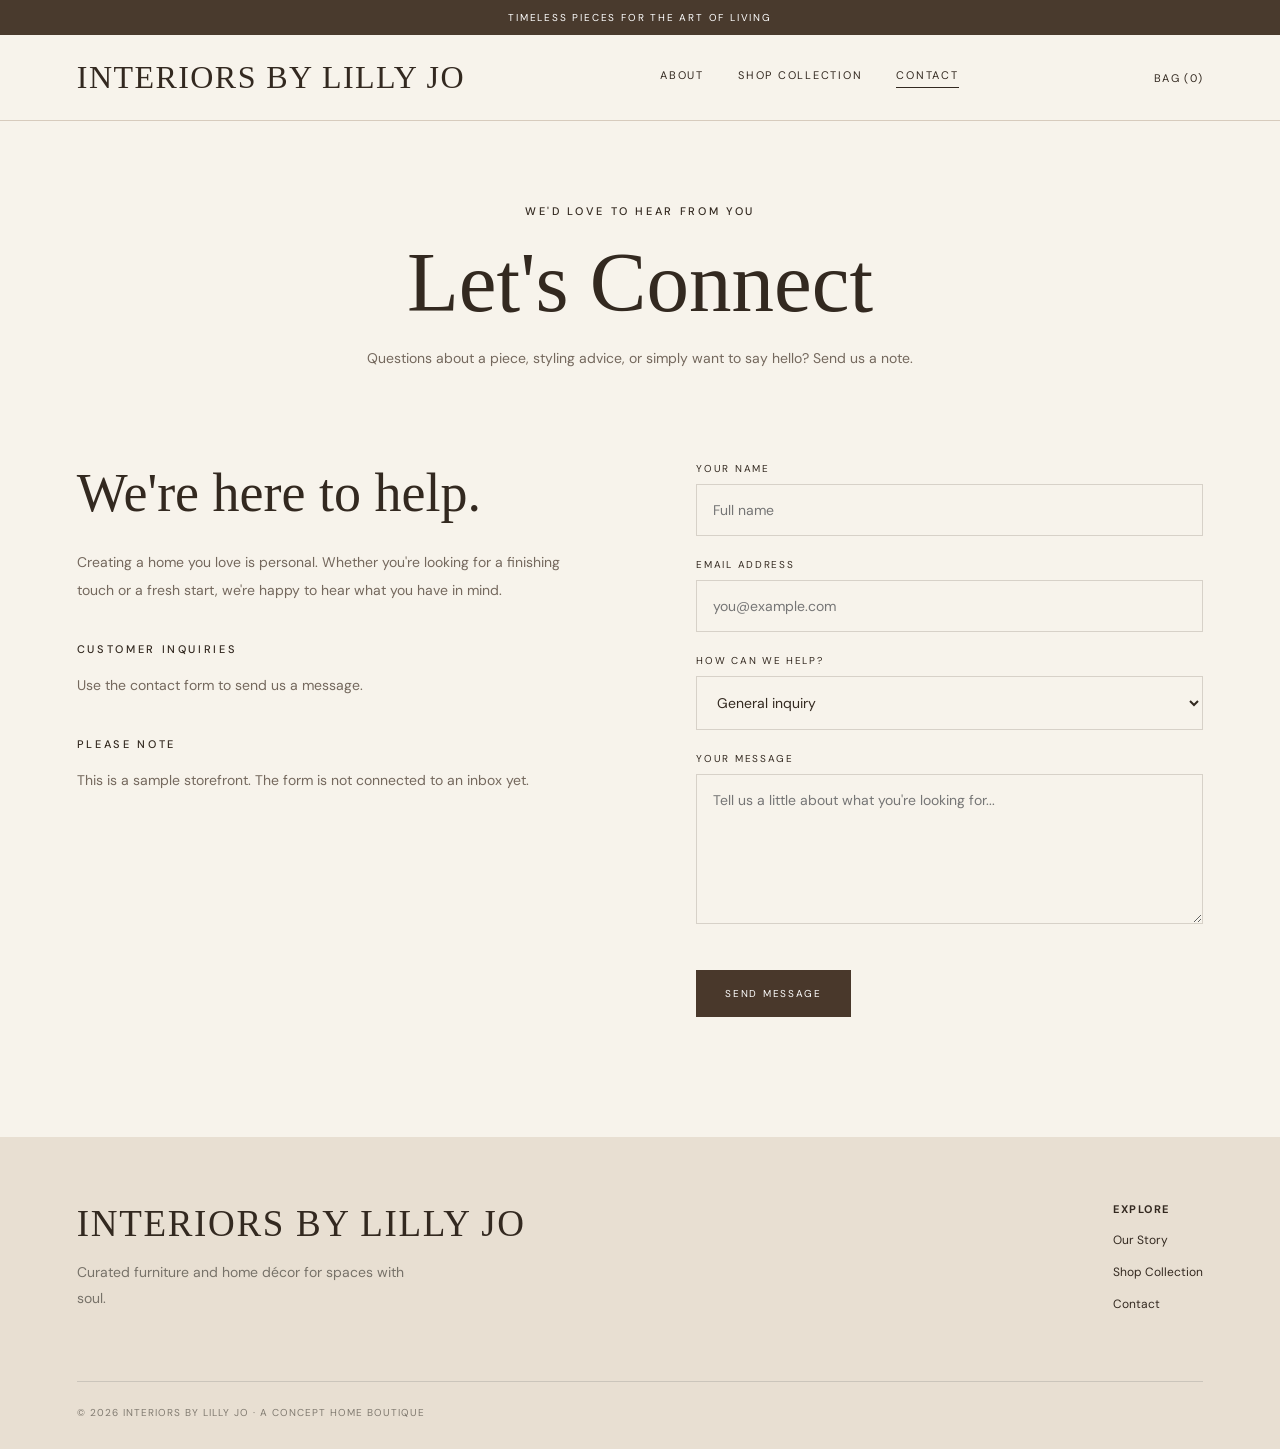
==== contact.html @ c52823c1 "Add files via upload" ====
<!doctype html><html lang="en"><head><meta charset="utf-8"><meta name="viewport" content="width=device-width,initial-scale=1"><title>Contact | Interiors by Lilly Jo</title><link rel="stylesheet" href="styles.css"></head><body><div class="announcement">TIMELESS PIECES FOR THE ART OF LIVING</div><header class="header"><a class="brand" href="index.html">INTERIORS BY LILLY JO</a><nav class="nav"><a href="index.html">About</a><a href="products.html">Shop Collection</a><a class="active" href="contact.html">Contact</a></nav><span class="cart">BAG (<span id="cart-count">0</span>)</span></header><main class="wrap"><div class="page-intro"><span class="eyebrow">We'd love to hear from you</span><h1>Let's Connect</h1><p>Questions about a piece, styling advice, or simply want to say hello? Send us a note.</p></div><div class="contact-layout"><div class="contact-copy"><h2>We're here to help.</h2><p>Creating a home you love is personal. Whether you're looking for a finishing touch or a fresh start, we're happy to hear what you have in mind.</p><div class="detail"><span class="eyebrow">Customer inquiries</span><p>Use the contact form to send us a message.</p></div><div class="detail"><span class="eyebrow">Please note</span><p>This is a sample storefront. The form is not connected to an inbox yet.</p></div></div><form id="contact-form"><div class="field"><label for="name">Your name</label><input id="name" name="name" required placeholder="Full name"></div><div class="field"><label for="email">Email address</label><input id="email" name="email" type="email" required placeholder="you@example.com"></div><div class="field"><label for="topic">How can we help?</label><select id="topic" name="topic"><option>General inquiry</option><option>Product question</option><option>Design consultation</option><option>Other</option></select></div><div class="field"><label for="message">Your message</label><textarea id="message" name="message" required placeholder="Tell us a little about what you're looking for..."></textarea></div><button class="btn" type="submit">Send message</button></form></div></main><footer class="footer"><div class="footer-top"><div><a class="brand" href="index.html">INTERIORS BY LILLY JO</a><p>Curated furniture and home décor for spaces with soul.</p></div><div class="footer-links"><div><strong>Explore</strong><a href="index.html">Our Story</a><a href="products.html">Shop Collection</a><a href="contact.html">Contact</a></div></div></div><div class="footer-bottom">© 2026 INTERIORS BY LILLY JO · A CONCEPT HOME BOUTIQUE</div></footer><script src="script.js"></script></body></html>
---- styles.css ----
@import url('https://fonts.googleapis.com/css2?family=DM+Sans:wght@300;400;500;600&family=Italiana&display=swap');
:root{--ink:#332920;--muted:#74685d;--cream:#f7f3eb;--sand:#e8dfd2;--line:#d7cbbd;--accent:#74583f}*{box-sizing:border-box}body{margin:0;background:var(--cream);color:var(--ink);font-family:'DM Sans',Arial,sans-serif;font-size:14px}a{color:inherit;text-decoration:none}button,input,textarea,select{font:inherit}button{cursor:pointer}.announcement{background:#493a2d;color:#fff;text-align:center;font-size:10px;letter-spacing:.18em;padding:11px}.header{display:flex;align-items:center;justify-content:space-between;padding:24px 6%;border-bottom:1px solid var(--line);background:var(--cream);gap:25px}.brand{font-family:Italiana,Georgia,serif;font-size:34px;letter-spacing:.08em;white-space:nowrap}.nav{display:flex;gap:34px}.nav a{font-size:11px;text-transform:uppercase;letter-spacing:.16em;padding-bottom:5px}.nav a.active,.nav a:hover{border-bottom:1px solid}.cart{font-size:11px;letter-spacing:.12em;white-space:nowrap}.hero{height:620px;position:relative;display:flex;align-items:center;background:linear-gradient(90deg,rgba(22,20,17,.46),rgba(22,20,17,.05)),url('https://images.unsplash.com/photo-1600210492486-724fe5c67fb0?w=1800&q=85') center/cover;color:#fff}.hero-content{max-width:600px;margin-left:10%}.eyebrow{text-transform:uppercase;letter-spacing:.27em;font-size:11px;font-weight:500}.hero h1,.page-intro h1,.story h2,.section-title,.contact-copy h2{font-family:Italiana,Georgia,serif;font-weight:400}.hero h1{font-size:clamp(55px,7vw,100px);line-height:1.04;margin:25px 0}.hero p{line-height:1.9;max-width:390px}.btn{display:inline-block;background:var(--ink);color:white;padding:16px 28px;border:1px solid var(--ink);font-size:10px;letter-spacing:.17em;text-transform:uppercase;margin-top:24px}.btn.light{background:#fff;color:var(--ink);border-color:#fff}.btn:hover{background:var(--accent);color:#fff;border-color:var(--accent)}.wrap{max-width:1320px;margin:auto;padding:0 6%}.section{padding:95px 0}.section-head{text-align:center;margin-bottom:48px}.section-title{font-size:clamp(40px,5vw,64px);margin:12px 0}.sub{color:var(--muted);line-height:1.9}.categories{display:grid;grid-template-columns:repeat(3,1fr);gap:22px}.category img{width:100%;height:390px;object-fit:cover;display:block}.category h3{font-family:Italiana,Georgia,serif;font-size:28px;font-weight:400;margin:19px 0 5px}.category span{font-size:10px;letter-spacing:.16em;text-transform:uppercase;border-bottom:1px solid;padding-bottom:5px}.editorial{display:grid;grid-template-columns:1fr 1fr;align-items:center;background:#e6dccd}.editorial img{width:100%;height:550px;object-fit:cover}.editorial .copy{padding:12%}.editorial h2{font-family:Italiana,Georgia,serif;font-size:clamp(42px,5vw,70px);font-weight:400;line-height:1.1}.editorial p{line-height:2;color:#69665f;max-width:460px}.page-intro{text-align:center;padding:80px 20px 50px}.page-intro h1{font-size:clamp(52px,7vw,85px);margin:14px}.page-intro p{max-width:560px;margin:0 auto;line-height:1.9;color:var(--muted)}.toolbar{display:flex;justify-content:space-between;align-items:center;gap:20px;border-top:1px solid var(--line);border-bottom:1px solid var(--line);padding:22px 0;margin-bottom:35px}.filters{display:flex;flex-wrap:wrap;gap:20px}.filter{background:none;border:0;color:#78736b;font-size:11px;letter-spacing:.13em;text-transform:uppercase;padding:5px 0}.filter.selected{color:var(--ink);border-bottom:1px solid}.sort{border:0;background:transparent;color:var(--ink);font-size:12px}.products{display:grid;grid-template-columns:repeat(3,1fr);gap:42px 23px;padding-bottom:100px}.product-img{width:100%;aspect-ratio:4/5;object-fit:cover;background:var(--sand)}.product-info{display:flex;justify-content:space-between;gap:12px;margin-top:15px}.product-info h3{font-size:13px;font-weight:500;margin:0 0 7px}.product-info p{color:var(--muted);margin:0;font-size:11px}.price{font-size:13px;white-space:nowrap}.add{margin-top:14px;border:1px solid var(--line);background:transparent;padding:11px 16px;font-size:10px;letter-spacing:.12em;text-transform:uppercase;width:100%}.add:hover{background:var(--ink);color:#fff}.story{display:grid;grid-template-columns:1fr 1fr;align-items:center;gap:9%;padding:60px 0 110px}.story img{width:100%;height:630px;object-fit:cover}.story h2{font-size:clamp(40px,5vw,68px);line-height:1.1}.story p{line-height:2;color:#6b675f}.values{display:grid;grid-template-columns:repeat(3,1fr);gap:30px;text-align:center;padding-bottom:100px}.values h3{font-family:Italiana,Georgia,serif;font-size:29px;font-weight:400}.values p{color:var(--muted);line-height:1.8}.contact-layout{display:grid;grid-template-columns:1fr 1fr;gap:10%;padding:40px 0 120px}.contact-copy h2{font-size:54px;margin:0 0 24px}.contact-copy p{color:var(--muted);line-height:2}.contact-copy .detail{margin-top:35px}.field{display:flex;flex-direction:column;gap:9px;margin-bottom:22px}.field label{font-size:10px;letter-spacing:.17em;text-transform:uppercase}.field input,.field textarea,.field select{border:1px solid #d7d1c8;background:transparent;padding:16px;color:var(--ink);width:100%;outline-color:var(--accent)}.field textarea{min-height:150px;resize:vertical}.footer{background:#e8dfd2;padding:65px 6% 30px}.footer-top{display:flex;justify-content:space-between;gap:35px}.footer .brand{font-size:37px}.footer p{line-height:1.9;color:#777269;max-width:330px}.footer-links{display:flex;gap:65px}.footer-links div{display:flex;flex-direction:column;gap:16px}.footer-links strong{font-size:11px;letter-spacing:.14em;text-transform:uppercase}.footer-links a{font-size:12px}.footer-bottom{border-top:1px solid #cbc5bb;margin-top:55px;padding-top:24px;font-size:10px;letter-spacing:.1em;color:#817b71}.notice{position:fixed;bottom:22px;right:22px;background:#33372f;color:white;padding:16px 22px;z-index:20;box-shadow:0 5px 25px #0002;display:none}.notice.show{display:block}@media(max-width:800px){.header{padding:18px 5%;flex-wrap:wrap}.brand{font-size:28px}.nav{order:3;width:100%;justify-content:center;gap:24px}.hero{height:520px}.hero-content{margin:0 8%}.categories,.products{grid-template-columns:repeat(2,1fr)}.category img{height:310px}.editorial,.story,.contact-layout{grid-template-columns:1fr}.editorial img{height:370px}.story img{height:430px}.story{gap:35px}.footer-top{flex-direction:column}}@media(max-width:500px){.categories,.products,.values{grid-template-columns:1fr}.hero h1{font-size:58px}.toolbar{align-items:flex-start;flex-direction:column}.footer-links{gap:45px}.section{padding:65px 0}}

/* Interiors by Lilly Jo — warm heritage editorial redesign */
@import url('https://fonts.googleapis.com/css2?family=Cormorant+Garamond:wght@400;500;600&display=swap');
.brand,.hero h1,.page-intro h1,.story h2,.section-title,.contact-copy h2,.editorial h2,.category h3,.values h3{font-family:'Cormorant Garamond',Georgia,serif}
.brand{font-size:32px;letter-spacing:.045em}.hero{background:linear-gradient(90deg,rgba(22,17,13,.62),rgba(22,17,13,.12)),url('images/inspiration-1.jpg') center 46%/cover;height:700px}.hero h1{font-size:clamp(65px,8vw,118px);letter-spacing:-.025em}.hero-content{max-width:720px}.hero p{font-size:15px}.eyebrow{letter-spacing:.24em}.category img{filter:saturate(.8)}.editorial img,.story img{filter:saturate(.85)}.section-title{font-size:clamp(52px,6vw,83px)}.category h3{font-size:35px}.editorial h2,.story h2{font-size:clamp(55px,6vw,84px)}.product-img{filter:saturate(.78)}.footer .brand{font-size:37px}.header{background:#f7f3eb}.btn{background:#49382b;border-color:#49382b}.btn:hover{background:#7d6049;border-color:#7d6049}.product[hidden]{display:none!important}@media(max-width:700px){.hero{height:590px}.hero h1{font-size:64px}}
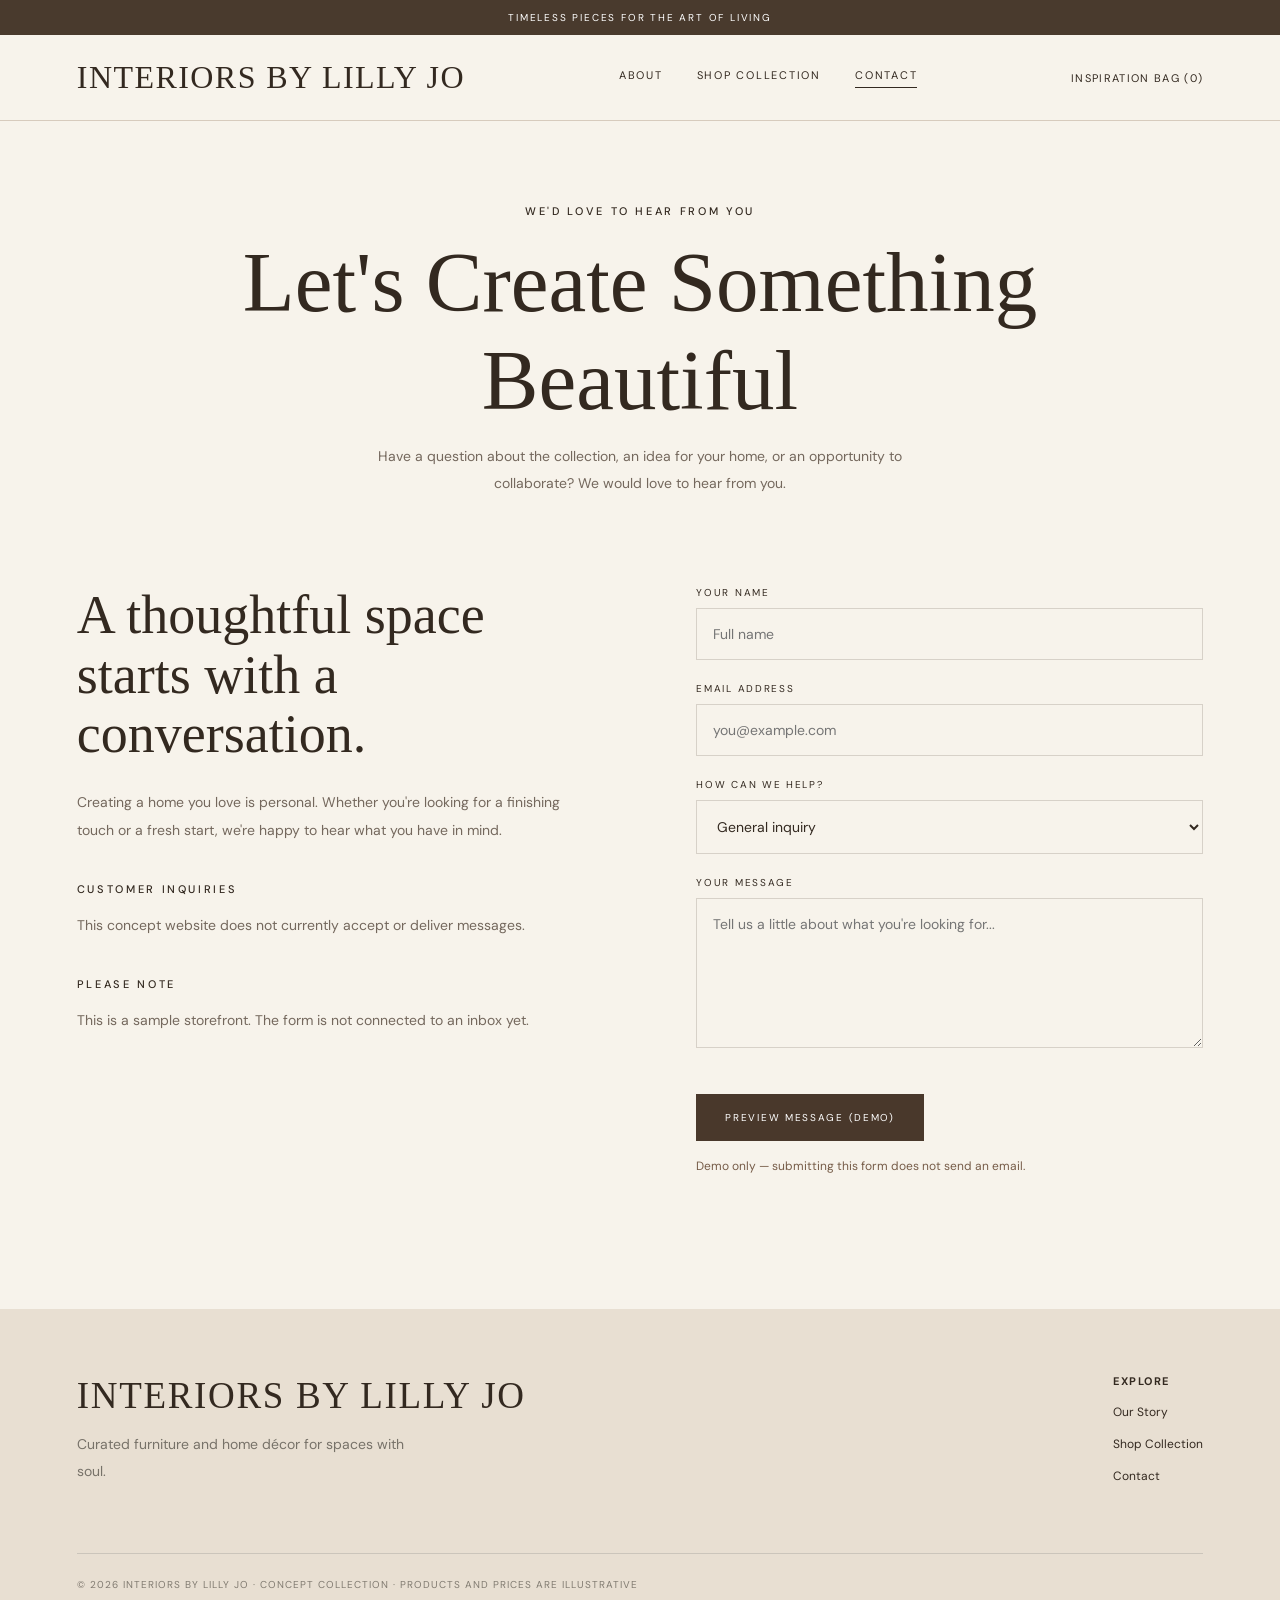
==== commit b35f604e: "Add files via upload" ====
--- a/contact.html
+++ b/contact.html
@@ -1 +1,2 @@
-<!doctype html><html lang="en"><head><meta charset="utf-8"><meta name="viewport" content="width=device-width,initial-scale=1"><title>Contact | Interiors by Lilly Jo</title><link rel="stylesheet" href="styles.css"></head><body><div class="announcement">TIMELESS PIECES FOR THE ART OF LIVING</div><header class="header"><a class="brand" href="index.html">INTERIORS BY LILLY JO</a><nav class="nav"><a href="index.html">About</a><a href="products.html">Shop Collection</a><a class="active" href="contact.html">Contact</a></nav><span class="cart">BAG (<span id="cart-count">0</span>)</span></header><main class="wrap"><div class="page-intro"><span class="eyebrow">We'd love to hear from you</span><h1>Let's Connect</h1><p>Questions about a piece, styling advice, or simply want to say hello? Send us a note.</p></div><div class="contact-layout"><div class="contact-copy"><h2>We're here to help.</h2><p>Creating a home you love is personal. Whether you're looking for a finishing touch or a fresh start, we're happy to hear what you have in mind.</p><div class="detail"><span class="eyebrow">Customer inquiries</span><p>Use the contact form to send us a message.</p></div><div class="detail"><span class="eyebrow">Please note</span><p>This is a sample storefront. The form is not connected to an inbox yet.</p></div></div><form id="contact-form"><div class="field"><label for="name">Your name</label><input id="name" name="name" required placeholder="Full name"></div><div class="field"><label for="email">Email address</label><input id="email" name="email" type="email" required placeholder="you@example.com"></div><div class="field"><label for="topic">How can we help?</label><select id="topic" name="topic"><option>General inquiry</option><option>Product question</option><option>Design consultation</option><option>Other</option></select></div><div class="field"><label for="message">Your message</label><textarea id="message" name="message" required placeholder="Tell us a little about what you're looking for..."></textarea></div><button class="btn" type="submit">Send message</button></form></div></main><footer class="footer"><div class="footer-top"><div><a class="brand" href="index.html">INTERIORS BY LILLY JO</a><p>Curated furniture and home décor for spaces with soul.</p></div><div class="footer-links"><div><strong>Explore</strong><a href="index.html">Our Story</a><a href="products.html">Shop Collection</a><a href="contact.html">Contact</a></div></div></div><div class="footer-bottom">© 2026 INTERIORS BY LILLY JO · A CONCEPT HOME BOUTIQUE</div></footer><script src="script.js"></script></body></html>
+<!DOCTYPE html>
+<html lang="en"><head><meta charset="utf-8"/><meta content="width=device-width,initial-scale=1" name="viewport"/><title>Contact | Interiors by Lilly Jo</title><link href="styles.css" rel="stylesheet"/><meta content="Interiors by Lilly Jo — a warm, timeless, European-inspired concept home furnishings collection." name="description"/></head><body><div class="announcement">TIMELESS PIECES FOR THE ART OF LIVING</div><header class="header"><a class="brand" href="index.html">INTERIORS BY LILLY JO</a><nav aria-label="Main navigation" class="nav"><a href="index.html">About</a><a href="products.html">Shop Collection</a><a aria-current="page" class="active" href="contact.html">Contact</a></nav><span class="cart">INSPIRATION BAG (<span id="cart-count">0</span>)</span></header><main class="wrap"><div class="page-intro"><span class="eyebrow">We'd love to hear from you</span><h1>Let's Create Something Beautiful</h1><p>Have a question about the collection, an idea for your home, or an opportunity to collaborate? We would love to hear from you.</p></div><div class="contact-layout"><div class="contact-copy"><h2>A thoughtful space starts with a conversation.</h2><p>Creating a home you love is personal. Whether you're looking for a finishing touch or a fresh start, we're happy to hear what you have in mind.</p><div class="detail"><span class="eyebrow">Customer inquiries</span><p>This concept website does not currently accept or deliver messages.</p></div><div class="detail"><span class="eyebrow">Please note</span><p>This is a sample storefront. The form is not connected to an inbox yet.</p></div></div><form id="contact-form"><div class="field"><label for="name">Your name</label><input autocomplete="name" id="name" name="name" placeholder="Full name" required=""/></div><div class="field"><label for="email">Email address</label><input autocomplete="email" id="email" name="email" placeholder="you@example.com" required="" type="email"/></div><div class="field"><label for="topic">How can we help?</label><select id="topic" name="topic"><option>General inquiry</option><option>Product question</option><option>Design consultation</option><option>Other</option></select></div><div class="field"><label for="message">Your message</label><textarea id="message" name="message" placeholder="Tell us a little about what you're looking for..." required=""></textarea></div><button class="btn" type="submit">Preview message (demo)</button><p class="demo-note" id="form-status" role="status">Demo only — submitting this form does not send an email.</p></form></div></main><footer class="footer"><div class="footer-top"><div><a class="brand" href="index.html">INTERIORS BY LILLY JO</a><p>Curated furniture and home décor for spaces with soul.</p></div><div class="footer-links"><div><strong>Explore</strong><a href="index.html">Our Story</a><a href="products.html">Shop Collection</a><a href="contact.html">Contact</a></div></div></div><div class="footer-bottom">© 2026 INTERIORS BY LILLY JO · CONCEPT COLLECTION · PRODUCTS AND PRICES ARE ILLUSTRATIVE</div></footer><script src="script.js"></script></body></html>
--- a/styles.css
+++ b/styles.css
@@ -5,3 +5,6 @@
 @import url('https://fonts.googleapis.com/css2?family=Cormorant+Garamond:wght@400;500;600&display=swap');
 .brand,.hero h1,.page-intro h1,.story h2,.section-title,.contact-copy h2,.editorial h2,.category h3,.values h3{font-family:'Cormorant Garamond',Georgia,serif}
 .brand{font-size:32px;letter-spacing:.045em}.hero{background:linear-gradient(90deg,rgba(22,17,13,.62),rgba(22,17,13,.12)),url('images/inspiration-1.jpg') center 46%/cover;height:700px}.hero h1{font-size:clamp(65px,8vw,118px);letter-spacing:-.025em}.hero-content{max-width:720px}.hero p{font-size:15px}.eyebrow{letter-spacing:.24em}.category img{filter:saturate(.8)}.editorial img,.story img{filter:saturate(.85)}.section-title{font-size:clamp(52px,6vw,83px)}.category h3{font-size:35px}.editorial h2,.story h2{font-size:clamp(55px,6vw,84px)}.product-img{filter:saturate(.78)}.footer .brand{font-size:37px}.header{background:#f7f3eb}.btn{background:#49382b;border-color:#49382b}.btn:hover{background:#7d6049;border-color:#7d6049}.product[hidden]{display:none!important}@media(max-width:700px){.hero{height:590px}.hero h1{font-size:64px}}
+
+/* November 2026 refinements */
+html{scroll-behavior:smooth}a:focus-visible,button:focus-visible,input:focus-visible,select:focus-visible,textarea:focus-visible{outline:2px solid #74583f;outline-offset:4px}.nav a[aria-current="page"]{border-bottom:1px solid currentColor}.hero{background-image:linear-gradient(90deg,rgba(22,17,13,.63),rgba(22,17,13,.14)),url('images/inspiration-1.jpg')}.demo-note{font-size:12px!important;color:#765c48!important;line-height:1.65!important;margin-top:16px!important}.product[hidden]{display:none!important}.product-img{display:block}.category img,.product-img{transition:transform .25s ease}.category{overflow:hidden}.category:hover img{transform:scale(1.015)}.contact-copy h2{line-height:1.1}.field input:focus,.field select:focus,.field textarea:focus{border-color:#74583f}.add:focus-visible{outline-offset:2px}@media(max-width:900px){.header{flex-wrap:wrap}.cart{margin-left:auto}}@media(max-width:600px){.header{justify-content:center;gap:15px}.brand{font-size:clamp(20px,6vw,28px);white-space:normal;text-align:center}.nav{gap:16px;flex-wrap:wrap}.nav a{font-size:10px}.cart{margin:0}.hero h1{font-size:clamp(48px,12vw,64px)}.footer .brand{white-space:normal}}@media(prefers-reduced-motion:reduce){html{scroll-behavior:auto}.category img,.product-img{transition:none}}
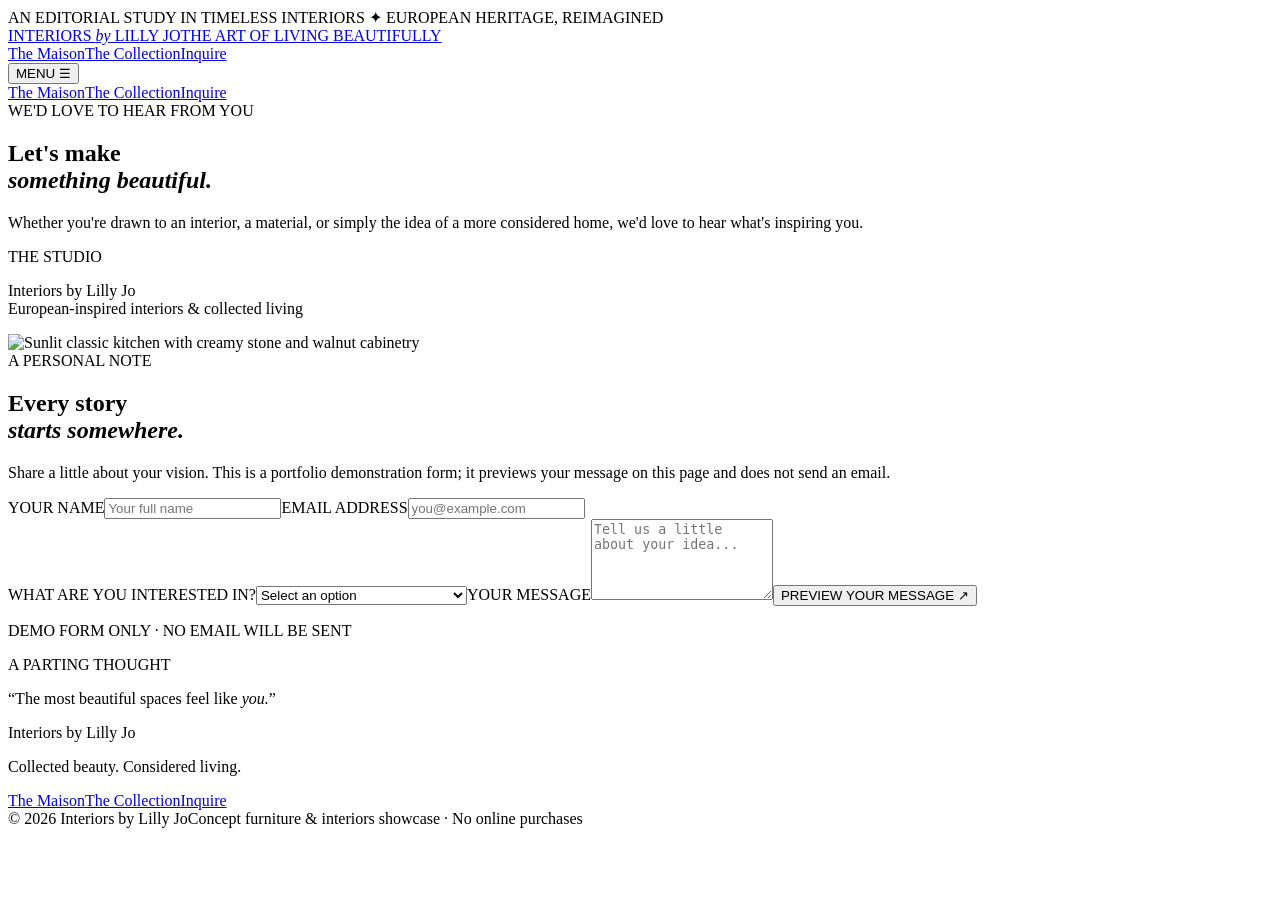
==== commit 74f702a7: "Add files via upload" ====
--- a/contact.html
+++ b/contact.html
@@ -1,2 +1,3 @@
-<!DOCTYPE html>
-<html lang="en"><head><meta charset="utf-8"/><meta content="width=device-width,initial-scale=1" name="viewport"/><title>Contact | Interiors by Lilly Jo</title><link href="styles.css" rel="stylesheet"/><meta content="Interiors by Lilly Jo — a warm, timeless, European-inspired concept home furnishings collection." name="description"/></head><body><div class="announcement">TIMELESS PIECES FOR THE ART OF LIVING</div><header class="header"><a class="brand" href="index.html">INTERIORS BY LILLY JO</a><nav aria-label="Main navigation" class="nav"><a href="index.html">About</a><a href="products.html">Shop Collection</a><a aria-current="page" class="active" href="contact.html">Contact</a></nav><span class="cart">INSPIRATION BAG (<span id="cart-count">0</span>)</span></header><main class="wrap"><div class="page-intro"><span class="eyebrow">We'd love to hear from you</span><h1>Let's Create Something Beautiful</h1><p>Have a question about the collection, an idea for your home, or an opportunity to collaborate? We would love to hear from you.</p></div><div class="contact-layout"><div class="contact-copy"><h2>A thoughtful space starts with a conversation.</h2><p>Creating a home you love is personal. Whether you're looking for a finishing touch or a fresh start, we're happy to hear what you have in mind.</p><div class="detail"><span class="eyebrow">Customer inquiries</span><p>This concept website does not currently accept or deliver messages.</p></div><div class="detail"><span class="eyebrow">Please note</span><p>This is a sample storefront. The form is not connected to an inbox yet.</p></div></div><form id="contact-form"><div class="field"><label for="name">Your name</label><input autocomplete="name" id="name" name="name" placeholder="Full name" required=""/></div><div class="field"><label for="email">Email address</label><input autocomplete="email" id="email" name="email" placeholder="you@example.com" required="" type="email"/></div><div class="field"><label for="topic">How can we help?</label><select id="topic" name="topic"><option>General inquiry</option><option>Product question</option><option>Design consultation</option><option>Other</option></select></div><div class="field"><label for="message">Your message</label><textarea id="message" name="message" placeholder="Tell us a little about what you're looking for..." required=""></textarea></div><button class="btn" type="submit">Preview message (demo)</button><p class="demo-note" id="form-status" role="status">Demo only — submitting this form does not send an email.</p></form></div></main><footer class="footer"><div class="footer-top"><div><a class="brand" href="index.html">INTERIORS BY LILLY JO</a><p>Curated furniture and home décor for spaces with soul.</p></div><div class="footer-links"><div><strong>Explore</strong><a href="index.html">Our Story</a><a href="products.html">Shop Collection</a><a href="contact.html">Contact</a></div></div></div><div class="footer-bottom">© 2026 INTERIORS BY LILLY JO · CONCEPT COLLECTION · PRODUCTS AND PRICES ARE ILLUSTRATIVE</div></footer><script src="script.js"></script></body></html>
+<!doctype html><html lang="en"><head><meta charset="utf-8"><meta name="viewport" content="width=device-width,initial-scale=1"><meta name="description" content="Interiors by Lilly Jo — an editorial collection of timeless European-inspired interiors and considered home furnishings."><title>Inquire | Interiors by Lilly Jo</title><link rel="preconnect" href="https://fonts.googleapis.com"><link rel="preconnect" href="https://fonts.gstatic.com" crossorigin><link href="https://fonts.googleapis.com/css2?family=Cormorant+Garamond:ital,wght@0,400;0,500;0,600;1,400;1,500&family=DM+Sans:wght@300;400;500;600&display=swap" rel="stylesheet"><link rel="stylesheet" href="styles.css"></head><body data-page="contact"><div class="announcement">AN EDITORIAL STUDY IN TIMELESS INTERIORS <span>✦</span> EUROPEAN HERITAGE, REIMAGINED</div><header class="site-header"><a class="wordmark" href="index.html"><span class="wordmark-main">INTERIORS <em>by</em> LILLY JO</span><span class="wordmark-sub">THE ART OF LIVING BEAUTIFULLY</span></a><nav class="desktop-nav" aria-label="Main navigation"><a href="index.html" data-page="index">The Maison</a><a href="products.html" data-page="products">The Collection</a><a href="contact.html" data-page="contact">Inquire</a></nav><button class="menu-toggle" aria-label="Open navigation" aria-expanded="false">MENU <span>☰</span></button></header><nav class="mobile-nav" aria-label="Mobile navigation"><a href="index.html">The Maison</a><a href="products.html">The Collection</a><a href="contact.html">Inquire</a></nav><main><section class="contact-hero section-wrap"><div class="contact-head"><span class="eyebrow">WE'D LOVE TO HEAR FROM YOU</span><h1>Let's make<br><em>something beautiful.</em></h1><p>Whether you're drawn to an interior, a material, or simply the idea of a more considered home, we'd love to hear what's inspiring you.</p><div class="contact-divider"></div><span class="eyebrow">THE STUDIO</span><p class="small-note">Interiors by Lilly Jo<br>European-inspired interiors & collected living</p></div><div class="contact-photo"><img src="images/inspiration-2.jpg" alt="Sunlit classic kitchen with creamy stone and walnut cabinetry"></div></section>
+<section class="inquiry-section"><div class="section-wrap inquiry-grid"><div><span class="eyebrow">A PERSONAL NOTE</span><h2>Every story<br><em>starts somewhere.</em></h2><p>Share a little about your vision. This is a portfolio demonstration form; it previews your message on this page and does not send an email.</p></div><form id="inquiry-form" class="inquiry-form"><div class="form-row"><label>YOUR NAME<input name="name" required placeholder="Your full name" autocomplete="name"></label><label>EMAIL ADDRESS<input name="email" type="email" required placeholder="you@example.com" autocomplete="email"></label></div><label>WHAT ARE YOU INTERESTED IN?<select name="interest" required><option value="">Select an option</option><option>Interior design inspiration</option><option>Furniture & décor collection</option><option>Collaboration or portfolio inquiry</option><option>Something else</option></select></label><label>YOUR MESSAGE<textarea name="message" rows="5" required placeholder="Tell us a little about your idea..."></textarea></label><button class="btn btn-dark" type="submit">PREVIEW YOUR MESSAGE <span>↗</span></button><p class="form-disclaimer">DEMO FORM ONLY · NO EMAIL WILL BE SENT</p><div id="form-result" class="form-result" role="status" aria-live="polite" hidden></div></form></div></section>
+<section class="contact-end"><span class="eyebrow">A PARTING THOUGHT</span><p>“The most beautiful spaces feel like <em>you.</em>”</p></section></main><footer class="site-footer"><div><div class="footer-script">Interiors by Lilly Jo</div><p>Collected beauty. Considered living.</p></div><div class="footer-links"><a href="index.html">The Maison</a><a href="products.html">The Collection</a><a href="contact.html">Inquire</a></div><div class="footer-bottom"><span>© 2026 Interiors by Lilly Jo</span><span>Concept furniture & interiors showcase · No online purchases</span></div></footer><script src="script.js" defer></script></body></html>
